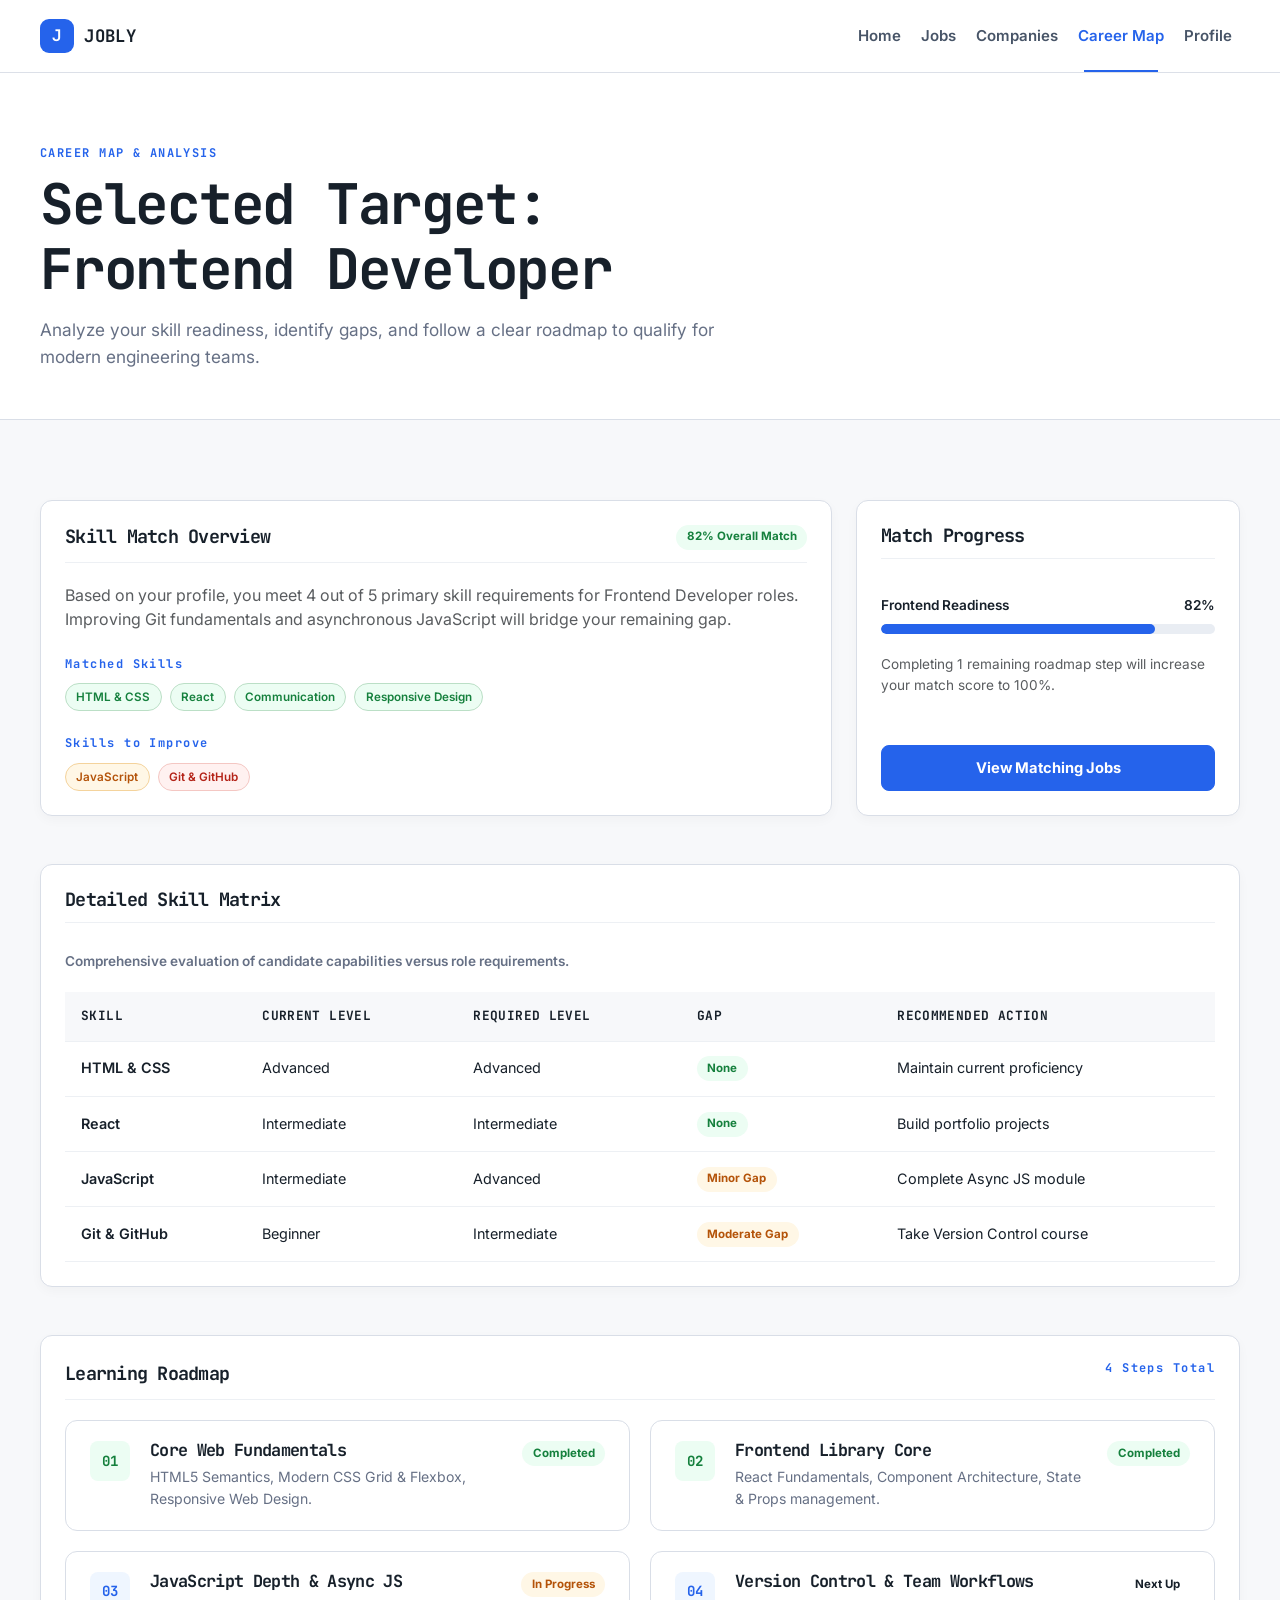
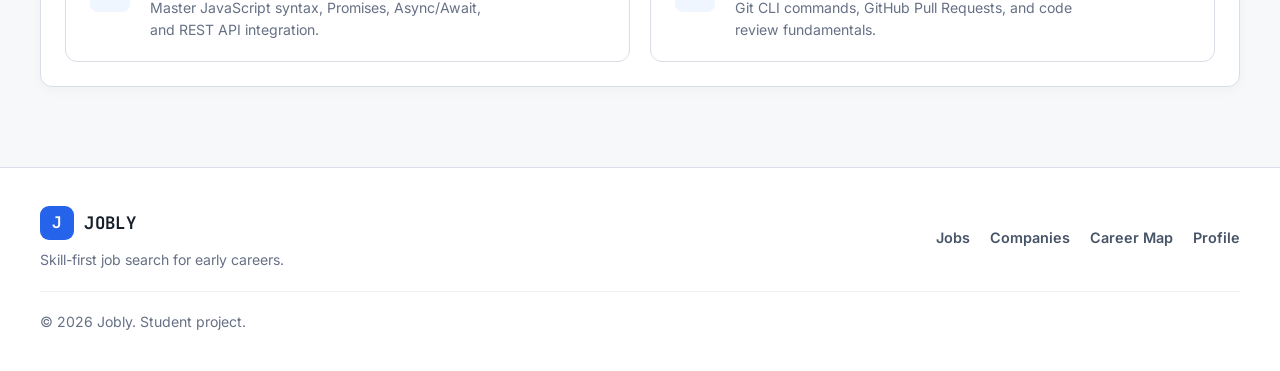
==== career-map.html @ b30e9719 "add profile and career map" ====
<!doctype html>
<html lang="en">
<head>
  <meta charset="utf-8">
  <meta name="viewport" content="width=device-width, initial-scale=1">
  <meta name="description" content="Track your skill development roadmap and career progression on Jobly.">
  <title>Career Map | Jobly</title>
  <link rel="icon" type="image/svg+xml" href="assets/images/favicon.svg">
  <link rel="preconnect" href="https://fonts.googleapis.com">
  <link rel="preconnect" href="https://fonts.gstatic.com" crossorigin>
  <link href="https://fonts.googleapis.com/css2?family=Inter:wght@400;500;600;700&family=JetBrains+Mono:wght@600;700&display=swap" rel="stylesheet">
  <link href="https://cdn.jsdelivr.net/npm/bootstrap@5.3.3/dist/css/bootstrap.min.css" rel="stylesheet">
  <link rel="stylesheet" href="assets/css/base.css">
  <link rel="stylesheet" href="assets/css/home-companies.css">
  <link rel="stylesheet" href="assets/css/profile-career.css">
</head>
<body>
  <a class="skip-link" href="#main-content">Skip to main content</a>

  <header class="site-header">
    <nav class="navbar navbar-expand-lg" aria-label="Primary navigation">
      <div class="container site-container">
        <a class="navbar-brand brand-mark" href="index.html" aria-label="Jobly home"><span class="brand-symbol" aria-hidden="true">J</span><span>JOBLY</span></a>
        <button class="navbar-toggler" type="button" data-bs-toggle="collapse" data-bs-target="#primaryNav" aria-controls="primaryNav" aria-expanded="false" aria-label="Toggle navigation"><span class="navbar-toggler-icon"></span></button>
        <div class="collapse navbar-collapse" id="primaryNav">
          <ul class="navbar-nav ms-auto align-items-lg-center gap-lg-1">
            <li class="nav-item"><a class="nav-link" href="index.html">Home</a></li>
            <li class="nav-item"><a class="nav-link" href="jobs.html">Jobs</a></li>
            <li class="nav-item"><a class="nav-link" href="companies.html">Companies</a></li>
            <li class="nav-item"><a class="nav-link active" aria-current="page" href="career-map.html">Career Map</a></li>
            <li class="nav-item"><a class="nav-link" href="profile.html">Profile</a></li>
          </ul>
        </div>
      </div>
    </nav>
  </header>

  <main id="main-content">
    <section class="page-hero" aria-labelledby="career-map-title">
      <div class="container site-container">
        <div class="page-hero-content">
          <p class="eyebrow">CAREER MAP &amp; ANALYSIS</p>
          <h1 id="career-map-title">Selected Target: Frontend Developer</h1>
          <p>Analyze your skill readiness, identify gaps, and follow a clear roadmap to qualify for modern engineering teams.</p>
        </div>
      </div>
    </section>

    <section class="section-block" aria-labelledby="analysis-title">
      <div class="container site-container">
        <div class="row g-4 mb-5">
          <div class="col-lg-8">
            <div class="content-card">
              <div class="card-title-group">
                <h2 id="analysis-title">Skill Match Overview</h2>
                <span class="match-badge match-high">82% Overall Match</span>
              </div>
              <p class="text-muted mb-4">
                Based on your profile, you meet 4 out of 5 primary skill requirements for Frontend Developer roles. Improving Git fundamentals and asynchronous JavaScript will bridge your remaining gap.
              </p>

              <div class="mb-4">
                <p class="section-label">Matched Skills</p>
                <div class="skill-tag-group">
                  <span class="skill-chip skill-matched">HTML &amp; CSS</span>
                  <span class="skill-chip skill-matched">React</span>
                  <span class="skill-chip skill-matched">Communication</span>
                  <span class="skill-chip skill-matched">Responsive Design</span>
                </div>
              </div>

              <div>
                <p class="section-label">Skills to Improve</p>
                <div class="skill-tag-group">
                  <span class="skill-chip skill-gap">JavaScript</span>
                  <span class="skill-chip skill-missing">Git &amp; GitHub</span>
                </div>
              </div>
            </div>
          </div>

          <div class="col-lg-4">
            <div class="content-card">
              <div class="card-title-group">
                <h2>Match Progress</h2>
              </div>
              <div class="progress-bar-wrap">
                <div class="progress-header">
                  <span>Frontend Readiness</span>
                  <span>82%</span>
                </div>
                <div class="progress-track">
                  <div class="progress-fill" style="width: 82%;"></div>
                </div>
              </div>
              <p class="text-muted" style="font-size: 0.85rem;">Completing 1 remaining roadmap step will increase your match score to 100%.</p>
              <a class="btn btn-primary w-100 mt-auto" href="jobs.html">View Matching Jobs</a>
            </div>
          </div>
        </div>

        <div class="content-card mb-5">
          <div class="card-title-group">
            <h2>Detailed Skill Matrix</h2>
          </div>
          <div class="table-responsive-wrapper">
            <table class="skill-matrix-table">
              <caption>Comprehensive evaluation of candidate capabilities versus role requirements.</caption>
              <thead>
                <tr>
                  <th scope="col">Skill</th>
                  <th scope="col">Current Level</th>
                  <th scope="col">Required Level</th>
                  <th scope="col">Gap</th>
                  <th scope="col">Recommended Action</th>
                </tr>
              </thead>
              <tbody>
                <tr>
                  <th scope="row">HTML &amp; CSS</th>
                  <td>Advanced</td>
                  <td>Advanced</td>
                  <td><span class="match-badge match-high">None</span></td>
                  <td>Maintain current proficiency</td>
                </tr>
                <tr>
                  <th scope="row">React</th>
                  <td>Intermediate</td>
                  <td>Intermediate</td>
                  <td><span class="match-badge match-high">None</span></td>
                  <td>Build portfolio projects</td>
                </tr>
                <tr>
                  <th scope="row">JavaScript</th>
                  <td>Intermediate</td>
                  <td>Advanced</td>
                  <td><span class="match-badge match-medium">Minor Gap</span></td>
                  <td>Complete Async JS module</td>
                </tr>
                <tr>
                  <th scope="row">Git &amp; GitHub</th>
                  <td>Beginner</td>
                  <td>Intermediate</td>
                  <td><span class="match-badge match-medium">Moderate Gap</span></td>
                  <td>Take Version Control course</td>
                </tr>
              </tbody>
            </table>
          </div>
        </div>

        <div class="content-card">
          <div class="card-title-group">
            <h2>Learning Roadmap</h2>
            <span class="section-label">4 Steps Total</span>
          </div>

          <div class="roadmap-grid">
            <article class="roadmap-card completed">
              <span class="roadmap-step-badge">01</span>
              <div class="roadmap-content">
                <h3>Core Web Fundamentals</h3>
                <p>HTML5 Semantics, Modern CSS Grid &amp; Flexbox, Responsive Web Design.</p>
              </div>
              <span class="match-badge match-high">Completed</span>
            </article>

            <article class="roadmap-card completed">
              <span class="roadmap-step-badge">02</span>
              <div class="roadmap-content">
                <h3>Frontend Library Core</h3>
                <p>React Fundamentals, Component Architecture, State &amp; Props management.</p>
              </div>
              <span class="match-badge match-high">Completed</span>
            </article>

            <article class="roadmap-card">
              <span class="roadmap-step-badge">03</span>
              <div class="roadmap-content">
                <h3>JavaScript Depth &amp; Async JS</h3>
                <p>Master JavaScript syntax, Promises, Async/Await, and REST API integration.</p>
              </div>
              <span class="match-badge match-medium">In Progress</span>
            </article>

            <article class="roadmap-card">
              <span class="roadmap-step-badge">04</span>
              <div class="roadmap-content">
                <h3>Version Control &amp; Team Workflows</h3>
                <p>Git CLI commands, GitHub Pull Requests, and code review fundamentals.</p>
              </div>
              <span class="match-badge">Next Up</span>
            </article>
          </div>
        </div>
      </div>
    </section>
  </main>

  <footer class="site-footer">
    <div class="container site-container footer-grid">
      <div><a class="brand-mark footer-brand" href="index.html" aria-label="Jobly home"><span class="brand-symbol" aria-hidden="true">J</span><span>JOBLY</span></a><p>Skill-first job search for early careers.</p></div>
      <nav class="footer-nav" aria-label="Footer navigation"><a href="jobs.html">Jobs</a><a href="companies.html">Companies</a><a href="career-map.html">Career Map</a><a href="profile.html">Profile</a></nav>
      <p class="copyright">&copy; 2026 Jobly. Student project.</p>
    </div>
  </footer>

  <script src="https://cdn.jsdelivr.net/npm/bootstrap@5.3.3/dist/js/bootstrap.bundle.min.js"></script>
  <script src="assets/js/main.js"></script>
</body>
</html>
---- assets/css/base.css ----
:root {
  --color-primary: #2563eb;
  --color-primary-hover: #1d4ed8;
  --color-primary-soft: #eff6ff;
  --color-text: #17202a;
  --color-muted: #667085;
  --color-background: #f7f8fa;
  --color-surface: #ffffff;
  --color-border: #d9dee7;
  --color-border-strong: #bac3d1;
  --color-success: #15803d;
  --color-success-soft: #ecfdf3;
  --color-warning: #b45309;
  --color-warning-soft: #fff7e6;
  --color-danger: #b42318;
  --color-danger-soft: #fff1f0;
  --font-body: "Inter", Arial, sans-serif;
  --font-display: "JetBrains Mono", "Courier New", monospace;
  --radius-sm: 8px;
  --radius-md: 12px;
  --radius-lg: 18px;
  --shadow-card: 0 14px 34px rgba(23, 32, 42, 0.08);
  --container-width: 1200px;
}

*,
*::before,
*::after {
  box-sizing: border-box;
}

html {
  scroll-behavior: smooth;
}

body {
  margin: 0;
  overflow-x: hidden;
  background: var(--color-background);
  color: var(--color-text);
  font-family: var(--font-body);
  font-size: 1rem;
  line-height: 1.55;
  -webkit-font-smoothing: antialiased;
}

body,
button,
input,
select,
textarea {
  font-family: var(--font-body);
}

img,
svg {
  display: block;
  max-width: 100%;
}

a {
  color: inherit;
  text-decoration: none;
}

a:hover {
  color: var(--color-primary);
}

p {
  margin-top: 0;
}

h1,
h2,
h3,
h4 {
  margin-top: 0;
  color: var(--color-text);
  font-family: var(--font-display);
  font-weight: 700;
  letter-spacing: -0.04em;
  line-height: 1.15;
}

h1 {
  font-size: clamp(2.25rem, 5vw, 3.5rem);
}

h2 {
  font-size: clamp(1.75rem, 3vw, 2.25rem);
}

h3 {
  font-size: 1.18rem;
}

button,
a,
input {
  -webkit-tap-highlight-color: transparent;
}

:focus-visible {
  outline: 3px solid rgba(37, 99, 235, 0.32);
  outline-offset: 3px;
}

.site-container {
  width: min(100% - 2rem, var(--container-width));
  max-width: var(--container-width);
  padding-right: 0;
  padding-left: 0;
}

.skip-link {
  position: fixed;
  top: 0.75rem;
  left: 0.75rem;
  z-index: 1100;
  padding: 0.65rem 0.9rem;
  transform: translateY(-160%);
  border-radius: var(--radius-sm);
  background: var(--color-text);
  color: #fff;
  font-weight: 700;
}

.skip-link:focus {
  transform: translateY(0);
  color: #fff;
}

.site-header {
  position: sticky;
  top: 0;
  z-index: 1000;
  border-bottom: 1px solid rgba(217, 222, 231, 0.92);
  background: rgba(255, 255, 255, 0.94);
  backdrop-filter: blur(14px);
}

.navbar {
  min-height: 72px;
  padding: 0;
}

.brand-mark {
  display: inline-flex;
  gap: 0.65rem;
  align-items: center;
  color: var(--color-text);
  font-family: var(--font-display);
  font-size: 1.08rem;
  font-weight: 700;
  letter-spacing: 0.02em;
}

.brand-symbol {
  display: inline-grid;
  width: 34px;
  height: 34px;
  place-items: center;
  border-radius: 9px;
  background: var(--color-primary);
  color: #fff;
  font-size: 1rem;
}

.navbar-brand:hover,
.footer-brand:hover {
  color: var(--color-text);
}

.navbar-toggler {
  border: 1px solid var(--color-border);
  border-radius: var(--radius-sm);
  padding: 0.45rem 0.6rem;
}

.navbar-toggler:focus {
  box-shadow: 0 0 0 3px rgba(37, 99, 235, 0.2);
}

.navbar .nav-link {
  position: relative;
  padding: 1.45rem 0.85rem;
  color: #475467;
  font-size: 0.94rem;
  font-weight: 600;
}

.navbar .nav-link::after {
  position: absolute;
  right: 0.85rem;
  bottom: -1px;
  left: 0.85rem;
  height: 2px;
  transform: scaleX(0);
  transform-origin: center;
  background: var(--color-primary);
  content: "";
  transition: transform 180ms ease;
}

.navbar .nav-link:hover,
.navbar .nav-link.active {
  color: var(--color-primary);
}

.navbar .nav-link:hover::after,
.navbar .nav-link.active::after {
  transform: scaleX(1);
}

.section-block {
  padding: 5rem 0;
}

.section-heading {
  display: flex;
  gap: 2rem;
  align-items: flex-end;
  justify-content: space-between;
  margin-bottom: 2rem;
}

.section-heading h2,
.directory-toolbar h2 {
  margin-bottom: 0;
}

.section-intro {
  max-width: 34rem;
  margin-bottom: 0.25rem;
  color: var(--color-muted);
}

.eyebrow,
.section-label {
  margin-bottom: 0.65rem;
  color: var(--color-primary);
  font-family: var(--font-display);
  font-size: 0.75rem;
  font-weight: 700;
  letter-spacing: 0.12em;
  line-height: 1.4;
}

.btn {
  display: inline-flex;
  min-height: 44px;
  align-items: center;
  justify-content: center;
  border-radius: var(--radius-sm);
  padding: 0.67rem 1.15rem;
  font-size: 0.92rem;
  font-weight: 700;
  transition: transform 160ms ease, background-color 160ms ease, border-color 160ms ease, box-shadow 160ms ease;
}

.btn:hover {
  transform: translateY(-1px);
}

.btn-primary {
  border-color: var(--color-primary);
  background: var(--color-primary);
  color: #fff;
}

.btn-primary:hover,
.btn-primary:focus {
  border-color: var(--color-primary-hover);
  background: var(--color-primary-hover);
  color: #fff;
}

.btn-secondary {
  border-color: var(--color-border-strong);
  background: var(--color-surface);
  color: var(--color-text);
}

.btn-secondary:hover,
.btn-secondary:focus {
  border-color: var(--color-primary);
  background: var(--color-primary-soft);
  color: var(--color-primary);
}

.text-link,
.card-action,
.company-card-footer a {
  display: inline-flex;
  align-items: center;
  gap: 0.4rem;
  color: var(--color-primary);
  font-weight: 700;
  text-decoration: underline;
  text-decoration-color: rgba(37, 99, 235, 0.35);
  text-underline-offset: 0.25rem;
}

.text-link:hover,
.card-action:hover,
.company-card-footer a:hover {
  color: var(--color-primary-hover);
  text-decoration-color: currentColor;
}

.input-with-icon {
  position: relative;
}

.input-with-icon svg {
  position: absolute;
  top: 50%;
  left: 0.9rem;
  width: 20px;
  height: 20px;
  transform: translateY(-50%);
  fill: none;
  stroke: #667085;
  stroke-linecap: round;
  stroke-linejoin: round;
  stroke-width: 1.8;
  pointer-events: none;
}

.input-with-icon input {
  width: 100%;
  min-height: 48px;
  border: 1px solid var(--color-border-strong);
  border-radius: var(--radius-sm);
  background: var(--color-surface);
  color: var(--color-text);
  padding: 0.75rem 0.9rem 0.75rem 2.75rem;
  outline: none;
  transition: border-color 160ms ease, box-shadow 160ms ease;
}

.input-with-icon input::placeholder {
  color: #98a2b3;
}

.input-with-icon input:focus {
  border-color: var(--color-primary);
  box-shadow: 0 0 0 3px rgba(37, 99, 235, 0.14);
}

.match-badge,
.verified-badge {
  display: inline-flex;
  align-items: center;
  gap: 0.35rem;
  border-radius: 999px;
  padding: 0.35rem 0.65rem;
  font-size: 0.72rem;
  font-weight: 700;
  line-height: 1.2;
  white-space: nowrap;
}

.match-high,
.verified-badge {
  background: var(--color-success-soft);
  color: var(--color-success);
}

.match-medium {
  background: var(--color-warning-soft);
  color: var(--color-warning);
}

.company-logo {
  display: inline-grid;
  flex: 0 0 auto;
  width: 46px;
  height: 46px;
  place-items: center;
  border-radius: 12px;
  font-family: var(--font-display);
  font-size: 0.8rem;
  font-weight: 700;
}

.logo-acme { background: #eaf1ff; color: #1d4ed8; }
.logo-dataco { background: #effaf6; color: #047857; }
.logo-studio { background: #f5f0ff; color: #7c3aed; }

.site-footer {
  border-top: 1px solid var(--color-border);
  background: var(--color-surface);
  padding: 2.4rem 0;
}

.footer-grid {
  display: grid;
  grid-template-columns: 1fr auto;
  gap: 1.25rem 2rem;
  align-items: center;
}

.footer-brand {
  margin-bottom: 0.55rem;
}

.site-footer p {
  margin-bottom: 0;
  color: var(--color-muted);
  font-size: 0.88rem;
}

.footer-nav {
  display: flex;
  flex-wrap: wrap;
  gap: 1.25rem;
}

.footer-nav a {
  color: #475467;
  font-size: 0.9rem;
  font-weight: 600;
}

.copyright {
  grid-column: 1 / -1;
  border-top: 1px solid #edf0f4;
  padding-top: 1.2rem;
}

@media (max-width: 991.98px) {
  .section-block {
    padding: 3.5rem 0;
  }

  .navbar {
    min-height: 66px;
  }

  .navbar-collapse {
    border-top: 1px solid var(--color-border);
    margin-top: 0.75rem;
    padding: 0.55rem 0 0.85rem;
  }

  .navbar .nav-link {
    padding: 0.75rem 0.25rem;
  }

  .navbar .nav-link::after {
    right: auto;
    bottom: 0.35rem;
    left: 0.25rem;
    width: 28px;
  }
}

@media (max-width: 575.98px) {
  .site-container {
    width: min(100% - 1.25rem, var(--container-width));
  }

  .section-block {
    padding: 2.5rem 0;
  }

  .section-heading {
    display: block;
    margin-bottom: 1.5rem;
  }

  .footer-grid {
    grid-template-columns: 1fr;
  }

  .footer-nav {
    display: grid;
    grid-template-columns: repeat(2, minmax(0, 1fr));
  }

  .copyright {
    grid-column: auto;
  }
}

@media (prefers-reduced-motion: reduce) {
  *,
  *::before,
  *::after {
    scroll-behavior: auto !important;
    transition-duration: 0.01ms !important;
  }
}
---- assets/css/home-companies.css ----
.hero-section {
  position: relative;
  overflow: hidden;
  border-bottom: 1px solid var(--color-border);
  background:
    linear-gradient(rgba(37, 99, 235, 0.045) 1px, transparent 1px),
    linear-gradient(90deg, rgba(37, 99, 235, 0.045) 1px, transparent 1px),
    var(--color-surface);
  background-size: 32px 32px;
  padding: 6.5rem 0;
}

.hero-section::before {
  position: absolute;
  top: -180px;
  right: -100px;
  width: 520px;
  height: 520px;
  border-radius: 50%;
  background: radial-gradient(circle, rgba(37, 99, 235, 0.12), transparent 66%);
  content: "";
  pointer-events: none;
}

.hero-section h1 {
  max-width: 780px;
  margin-bottom: 1.25rem;
  font-size: clamp(2.5rem, 5.8vw, 4.5rem);
}

.hero-copy {
  max-width: 650px;
  margin-bottom: 2rem;
  color: var(--color-muted);
  font-size: 1.12rem;
}

.search-panel {
  display: grid;
  grid-template-columns: minmax(0, 1.2fr) minmax(0, 0.9fr) auto;
  gap: 0.75rem;
  max-width: 820px;
  border: 1px solid var(--color-border);
  border-radius: var(--radius-md);
  background: var(--color-surface);
  box-shadow: var(--shadow-card);
  padding: 0.9rem;
}

.search-field label {
  display: block;
  margin: 0 0 0.4rem 0.15rem;
  color: #475467;
  font-size: 0.76rem;
  font-weight: 700;
}

.search-button {
  align-self: end;
  min-height: 48px;
}

.hero-stats {
  display: flex;
  gap: 2rem;
  margin-top: 1.75rem;
}

.hero-stats div {
  display: grid;
  gap: 0.1rem;
}

.hero-stats strong {
  font-family: var(--font-display);
  font-size: 1rem;
}

.hero-stats span {
  color: var(--color-muted);
  font-size: 0.78rem;
}

.match-preview {
  position: relative;
  z-index: 1;
  border: 1px solid var(--color-border);
  border-radius: var(--radius-lg);
  background: var(--color-surface);
  box-shadow: 0 24px 70px rgba(23, 32, 42, 0.15);
  padding: 1.5rem;
}

.match-preview::before {
  position: absolute;
  top: -10px;
  right: 24px;
  width: 88px;
  height: 20px;
  border: 1px solid var(--color-border);
  border-radius: 5px;
  background: rgba(255, 255, 255, 0.72);
  content: "";
}

.preview-topline {
  display: grid;
  grid-template-columns: auto 1fr auto;
  gap: 0.85rem;
  align-items: center;
}

.preview-topline h2 {
  margin-bottom: 0;
  font-size: 1.05rem;
  letter-spacing: -0.025em;
}

.preview-company {
  margin-bottom: 0.15rem;
  color: var(--color-muted);
  font-size: 0.75rem;
}

.match-progress {
  height: 8px;
  overflow: hidden;
  border-radius: 999px;
  background: #e9edf3;
  margin: 1.4rem 0 1.5rem;
}

.match-progress span {
  display: block;
  height: 100%;
  border-radius: inherit;
  background: var(--color-success);
}

.skill-list,
.card-skills {
  display: flex;
  flex-wrap: wrap;
  gap: 0.45rem;
}

.skill-chip,
.card-skills span {
  display: inline-flex;
  min-height: 28px;
  align-items: center;
  border: 1px solid var(--color-border);
  border-radius: 999px;
  padding: 0.25rem 0.65rem;
  font-size: 0.73rem;
  font-weight: 600;
}

.skill-matched {
  border-color: #bbdfc6;
  background: var(--color-success-soft);
  color: var(--color-success);
}

.skill-gap {
  border-color: #f4d39c;
  background: var(--color-warning-soft);
  color: var(--color-warning);
}

.skill-missing {
  border-color: #f4c7c3;
  background: var(--color-danger-soft);
  color: var(--color-danger);
}

.preview-insight {
  display: grid;
  grid-template-columns: auto 1fr;
  gap: 0.75rem;
  align-items: start;
  border-top: 1px solid #edf0f4;
  border-bottom: 1px solid #edf0f4;
  margin: 1.35rem 0 1rem;
  padding: 1rem 0;
}

.insight-icon,
.process-number {
  color: var(--color-primary);
  font-family: var(--font-display);
  font-size: 0.78rem;
  font-weight: 700;
}

.preview-insight p {
  margin-bottom: 0;
  color: var(--color-muted);
  font-size: 0.8rem;
}

.preview-insight strong {
  color: var(--color-text);
}

.job-card,
.company-card {
  display: flex;
  flex-direction: column;
  border: 1px solid var(--color-border);
  border-radius: var(--radius-md);
  background: var(--color-surface);
  padding: 1.4rem;
  transition: transform 180ms ease, border-color 180ms ease, box-shadow 180ms ease;
}

.job-card:hover,
.company-card:hover {
  transform: translateY(-3px);
  border-color: #b6c8ed;
  box-shadow: var(--shadow-card);
}

.job-card-top,
.company-card-head {
  display: flex;
  align-items: flex-start;
  justify-content: space-between;
  margin-bottom: 1.35rem;
}

.company-name,
.company-industry {
  margin-bottom: 0.25rem;
  color: var(--color-muted);
  font-size: 0.78rem;
  font-weight: 600;
}

.job-card h3,
.company-card h3 {
  margin-bottom: 0.65rem;
}

.job-card h3 a:hover {
  color: var(--color-primary);
}

.job-meta {
  display: flex;
  flex-wrap: wrap;
  gap: 0.55rem;
  margin-bottom: 1rem;
  color: var(--color-muted);
  font-size: 0.8rem;
}

.job-meta span + span::before {
  margin-right: 0.55rem;
  color: #c1c7d0;
  content: "•";
}

.card-skills {
  margin-bottom: 1.5rem;
}

.card-skills span {
  background: #f8fafc;
  color: #475467;
}

.card-action {
  margin-top: auto;
  align-self: flex-start;
}

.mobile-section-action {
  width: 100%;
  margin-top: 1.25rem;
}

.how-section {
  border-top: 1px solid var(--color-border);
  border-bottom: 1px solid var(--color-border);
  background: #111827;
}

.how-section h2,
.how-section h3 {
  color: #fff;
}

.how-section .eyebrow {
  color: #8db1ff;
}

.how-section .section-intro,
.process-card p {
  color: #aeb8c8;
}

.process-grid {
  display: grid;
  grid-template-columns: repeat(3, minmax(0, 1fr));
  gap: 1px;
  overflow: hidden;
  border: 1px solid #334155;
  border-radius: var(--radius-md);
  background: #334155;
}

.process-card {
  min-height: 210px;
  background: #172033;
  padding: 1.6rem;
}

.process-card .process-number {
  display: block;
  margin-bottom: 3rem;
  color: #8db1ff;
}

.process-card h3 {
  margin-bottom: 0.65rem;
}

.process-card p {
  max-width: 18rem;
  margin-bottom: 0;
  font-size: 0.9rem;
}

.companies-preview {
  background: var(--color-surface);
}

.companies-banner {
  display: grid;
  grid-template-columns: minmax(0, 0.9fr) minmax(0, 1.1fr);
  gap: 3rem;
  align-items: center;
  border: 1px solid var(--color-border);
  border-radius: var(--radius-lg);
  background: var(--color-background);
  padding: 2.5rem;
}

.companies-copy h2 {
  margin-bottom: 0.9rem;
}

.companies-copy > p:not(.eyebrow) {
  max-width: 34rem;
  margin-bottom: 1.4rem;
  color: var(--color-muted);
}

.company-logo-cloud {
  display: grid;
  grid-template-columns: repeat(2, minmax(0, 1fr));
  gap: 0.75rem;
}

.company-logo-cloud div {
  display: flex;
  gap: 0.8rem;
  align-items: center;
  border: 1px solid var(--color-border);
  border-radius: var(--radius-sm);
  background: var(--color-surface);
  padding: 0.9rem;
  font-size: 0.84rem;
  font-weight: 700;
}

.company-logo-cloud img {
  width: 38px;
  height: 38px;
}

.page-hero {
  border-bottom: 1px solid var(--color-border);
  background: var(--color-surface);
  padding: 4.5rem 0 3rem;
}

.page-hero-content {
  max-width: 780px;
}

.page-hero h1 {
  margin-bottom: 1rem;
}

.page-hero-content > p:last-child {
  max-width: 680px;
  margin-bottom: 0;
  color: var(--color-muted);
  font-size: 1.08rem;
}

.directory-search {
  display: grid;
  grid-template-columns: 1fr auto;
  gap: 0.75rem;
  max-width: 920px;
  margin-top: 2rem;
}

.directory-search .input-with-icon input,
.directory-search .btn {
  min-height: 50px;
}

.directory-toolbar {
  display: flex;
  align-items: flex-end;
  justify-content: space-between;
  margin-bottom: 2rem;
}

.results-count {
  margin-bottom: 0.25rem;
  color: var(--color-muted);
  font-size: 0.85rem;
}

.results-count strong {
  color: var(--color-text);
}

.company-card-head img {
  width: 54px;
  height: 54px;
}

.company-card > div:nth-child(2) > p:last-child {
  margin-bottom: 1.5rem;
  color: var(--color-muted);
  font-size: 0.88rem;
}

.company-card-footer {
  display: flex;
  align-items: center;
  justify-content: space-between;
  border-top: 1px solid #edf0f4;
  margin-top: auto;
  padding-top: 1rem;
  color: var(--color-muted);
  font-size: 0.8rem;
}

.company-card-footer strong {
  color: var(--color-text);
}

.empty-state {
  border: 1px dashed var(--color-border-strong);
  border-radius: var(--radius-md);
  background: var(--color-surface);
  padding: 3rem 1.5rem;
  text-align: center;
}

.empty-state > span {
  display: block;
  margin-bottom: 0.75rem;
  color: var(--color-primary);
  font-family: var(--font-display);
  font-size: 0.8rem;
  font-weight: 700;
}

.empty-state h3 {
  margin-bottom: 0.45rem;
}

.empty-state p {
  margin-bottom: 1.25rem;
  color: var(--color-muted);
}

.employer-note {
  border-top: 1px solid var(--color-border);
  background: var(--color-surface);
}

.employer-note-inner {
  display: grid;
  grid-template-columns: minmax(0, 1fr) minmax(0, 1.15fr) auto;
  gap: 2rem;
  align-items: center;
}

.employer-note-inner h2,
.employer-note-inner p {
  margin-bottom: 0;
}

.employer-note-inner > p {
  color: var(--color-muted);
}

@media (max-width: 991.98px) {
  .hero-section {
    padding: 4.5rem 0;
  }

  .match-preview {
    max-width: 650px;
  }

  .companies-banner,
  .employer-note-inner {
    grid-template-columns: 1fr;
    gap: 1.5rem;
  }

  .page-hero {
    padding: 3.5rem 0 2.5rem;
  }
}

@media (max-width: 767.98px) {
  .search-panel {
    grid-template-columns: 1fr 1fr;
  }

  .search-button {
    grid-column: 1 / -1;
  }

  .process-grid {
    grid-template-columns: 1fr;
  }

  .process-card {
    min-height: 0;
  }

  .process-card .process-number {
    margin-bottom: 1.8rem;
  }

  .directory-toolbar {
    display: block;
  }

  .results-count {
    margin-top: 0.8rem;
  }
}

@media (max-width: 575.98px) {
  .hero-section {
    padding: 3rem 0;
    background-size: 24px 24px;
  }

  .hero-section h1 {
    font-size: 2.45rem;
  }

  .hero-copy {
    font-size: 1rem;
  }

  .search-panel,
  .directory-search {
    grid-template-columns: 1fr;
    padding: 0.75rem;
  }

  .search-button {
    grid-column: auto;
  }

  .hero-stats {
    display: grid;
    grid-template-columns: repeat(3, 1fr);
    gap: 0.75rem;
  }

  .hero-stats strong {
    font-size: 0.86rem;
  }

  .hero-stats span {
    font-size: 0.68rem;
  }

  .match-preview {
    padding: 1.1rem;
  }

  .preview-topline {
    grid-template-columns: auto 1fr;
  }

  .preview-topline .match-badge {
    grid-column: 1 / -1;
    justify-self: start;
  }

  .companies-banner {
    padding: 1.35rem;
  }

  .company-logo-cloud {
    grid-template-columns: 1fr;
  }

  .page-hero {
    padding: 2.75rem 0 2rem;
  }

  .company-card-footer {
    align-items: flex-start;
  }
}
---- assets/css/profile-career.css ----
.page-hero-profile {
  border-bottom: 1px solid var(--color-border);
  background: var(--color-surface);
  padding: 3.5rem 0 2.5rem;
}

.profile-header-card {
  display: flex;
  flex-wrap: wrap;
  align-items: center;
  justify-content: space-between;
  gap: 1.5rem;
  border: 1px solid var(--color-border);
  border-radius: var(--radius-lg);
  background: var(--color-background);
  padding: 1.75rem;
}

.profile-avatar-wrap {
  display: flex;
  align-items: center;
  gap: 1.25rem;
}

.profile-avatar {
  display: inline-grid;
  width: 72px;
  height: 72px;
  place-items: center;
  border-radius: 50%;
  background: var(--color-primary);
  color: #ffffff;
  font-family: var(--font-display);
  font-size: 1.5rem;
  font-weight: 700;
}

.profile-info h1 {
  margin-bottom: 0.25rem;
  font-size: 1.75rem;
}

.profile-info p {
  margin-bottom: 0;
  color: var(--color-muted);
  font-size: 0.92rem;
}

.profile-actions {
  display: flex;
  gap: 0.75rem;
}

.content-card {
  display: flex;
  flex-direction: column;
  height: 100%;
  border: 1px solid var(--color-border);
  border-radius: var(--radius-md);
  background: var(--color-surface);
  padding: 1.5rem;
  box-shadow: 0 4px 12px rgba(23, 32, 42, 0.03);
}

.card-title-group {
  display: flex;
  align-items: center;
  justify-content: space-between;
  margin-bottom: 1.25rem;
  border-bottom: 1px solid #edf0f4;
  padding-bottom: 0.75rem;
}

.card-title-group h2,
.card-title-group h3 {
  margin-bottom: 0;
  font-size: 1.15rem;
}

.info-list {
  display: grid;
  gap: 0.85rem;
  margin: 0;
  padding: 0;
  list-style: none;
}

.info-item {
  display: flex;
  justify-content: space-between;
  align-items: center;
  font-size: 0.9rem;
}

.info-label {
  color: var(--color-muted);
}

.info-value {
  font-weight: 600;
  color: var(--color-text);
}

.skill-tag-group {
  display: flex;
  flex-wrap: wrap;
  gap: 0.5rem;
}

.progress-bar-wrap {
  margin: 1rem 0 1.25rem;
}

.progress-header {
  display: flex;
  justify-content: space-between;
  margin-bottom: 0.5rem;
  font-size: 0.85rem;
  font-weight: 600;
}

.progress-track {
  height: 10px;
  overflow: hidden;
  border-radius: 999px;
  background: #e9edf3;
}

.progress-fill {
  height: 100%;
  border-radius: inherit;
  background: var(--color-primary);
}

.roadmap-grid {
  display: grid;
  grid-template-columns: repeat(2, minmax(0, 1fr));
  gap: 1.25rem;
}

.roadmap-card {
  display: grid;
  grid-template-columns: auto 1fr auto;
  gap: 1.25rem;
  align-items: start;
  border: 1px solid var(--color-border);
  border-radius: var(--radius-md);
  background: var(--color-surface);
  padding: 1.25rem 1.5rem;
  transition: border-color 180ms ease, box-shadow 180ms ease;
}

.roadmap-step-badge {
  display: inline-grid;
  width: 40px;
  height: 40px;
  place-items: center;
  border-radius: var(--radius-sm);
  background: var(--color-primary-soft);
  color: var(--color-primary);
  font-family: var(--font-display);
  font-weight: 700;
  font-size: 0.88rem;
}

.roadmap-card.completed .roadmap-step-badge {
  background: var(--color-success-soft);
  color: var(--color-success);
}

.roadmap-content h3 {
  margin-bottom: 0.35rem;
  font-size: 1.05rem;
}

.roadmap-content p {
  margin-bottom: 0;
  color: var(--color-muted);
  font-size: 0.88rem;
}

.table-responsive-wrapper {
  width: 100%;
  overflow-x: auto;
  -webkit-overflow-scrolling: touch;
}

.skill-matrix-table {
  width: 100%;
  min-width: 640px;
  border-collapse: collapse;
  text-align: left;
  font-size: 0.9rem;
}

.skill-matrix-table caption {
  caption-side: top;
  margin-bottom: 0.75rem;
  color: var(--color-muted);
  font-size: 0.85rem;
  font-weight: 600;
  text-align: left;
}

.skill-matrix-table th,
.skill-matrix-table td {
  padding: 0.9rem 1rem;
  border-bottom: 1px solid #edf0f4;
  vertical-align: middle;
}

.skill-matrix-table thead th {
  background: var(--color-background);
  color: var(--color-text);
  font-family: var(--font-display);
  font-size: 0.8rem;
  font-weight: 700;
  letter-spacing: 0.03em;
  text-transform: uppercase;
}

.skill-matrix-table tbody th {
  font-weight: 600;
  color: var(--color-text);
}

.about-text {
  color: var(--color-muted);
  font-size: 0.95rem;
  line-height: 1.65;
  margin-bottom: 0;
}

@media (max-width: 991.98px) {
  .roadmap-grid {
    grid-template-columns: 1fr;
  }
}

@media (max-width: 767.98px) {
  .profile-header-card {
    flex-direction: column;
    align-items: flex-start;
  }

  .roadmap-card {
    grid-template-columns: 1fr;
    gap: 0.85rem;
  }

  .roadmap-step-badge {
    width: 36px;
    height: 36px;
  }
}
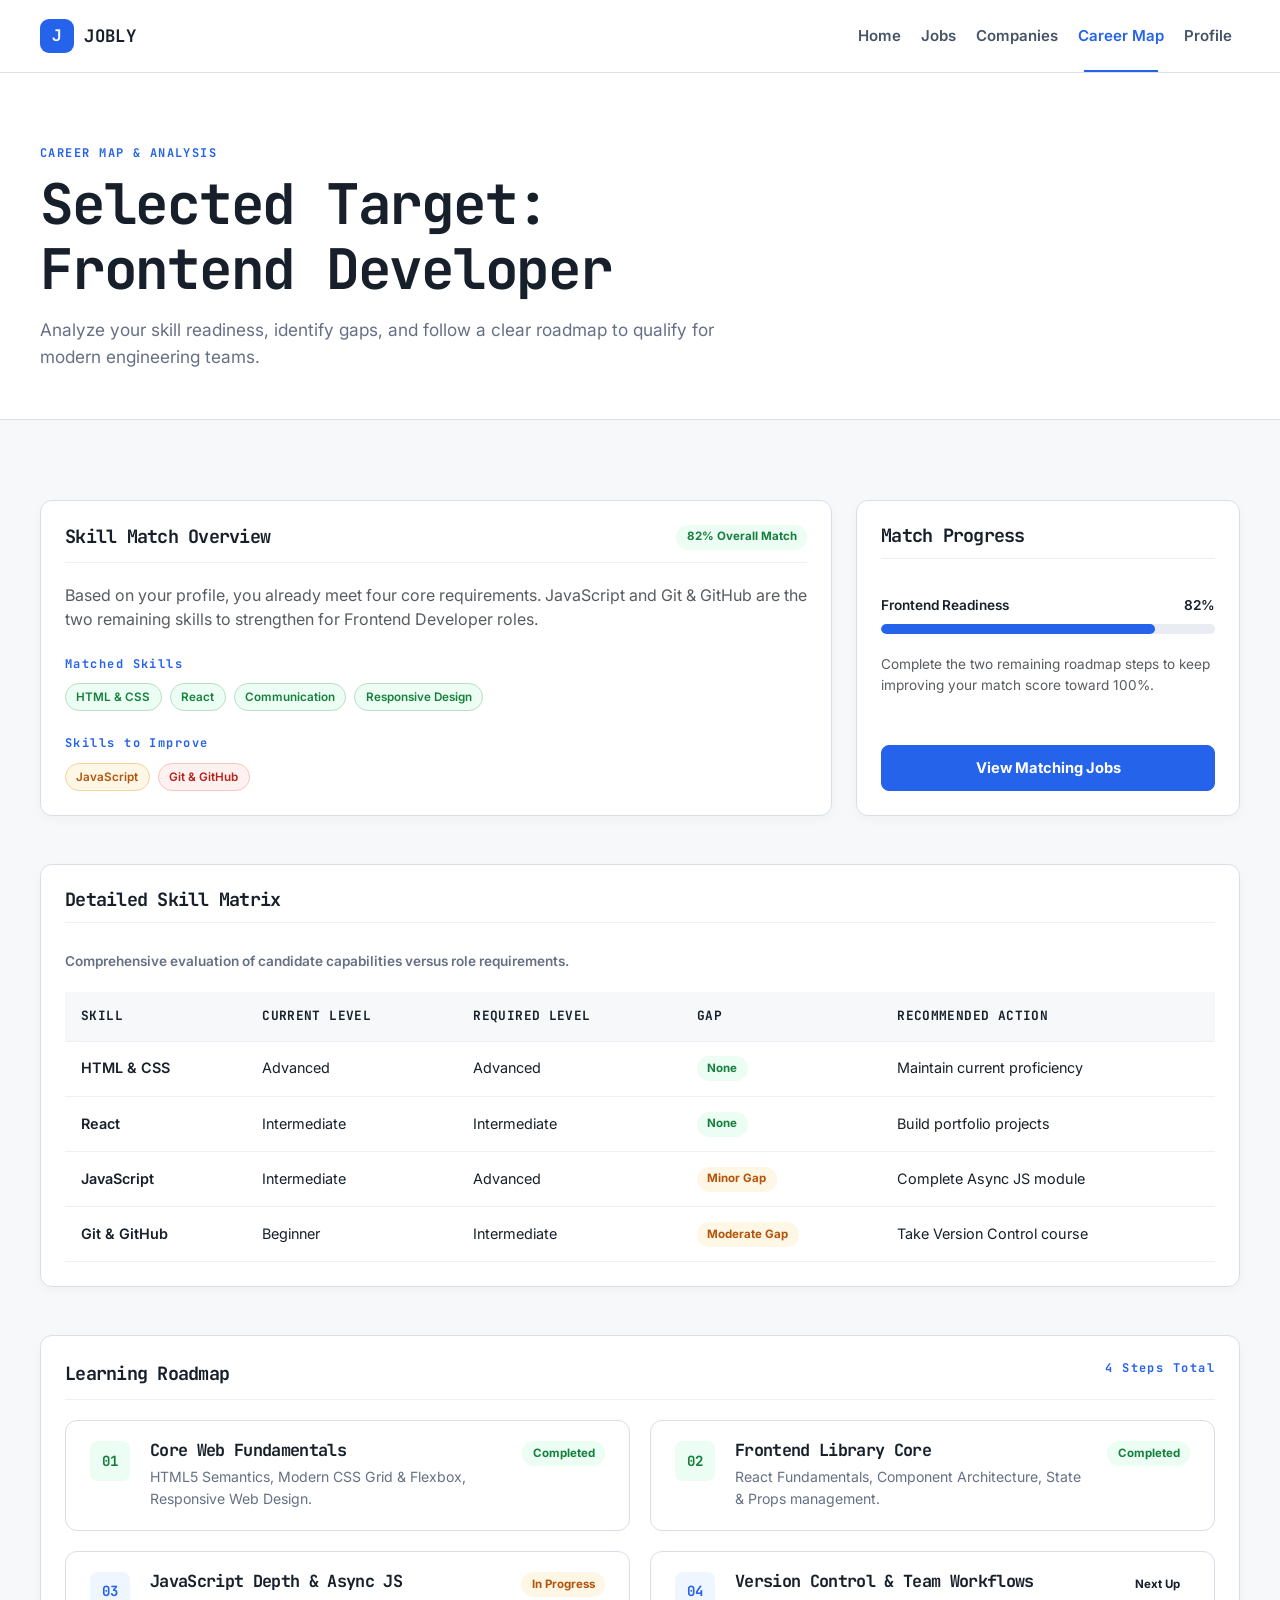
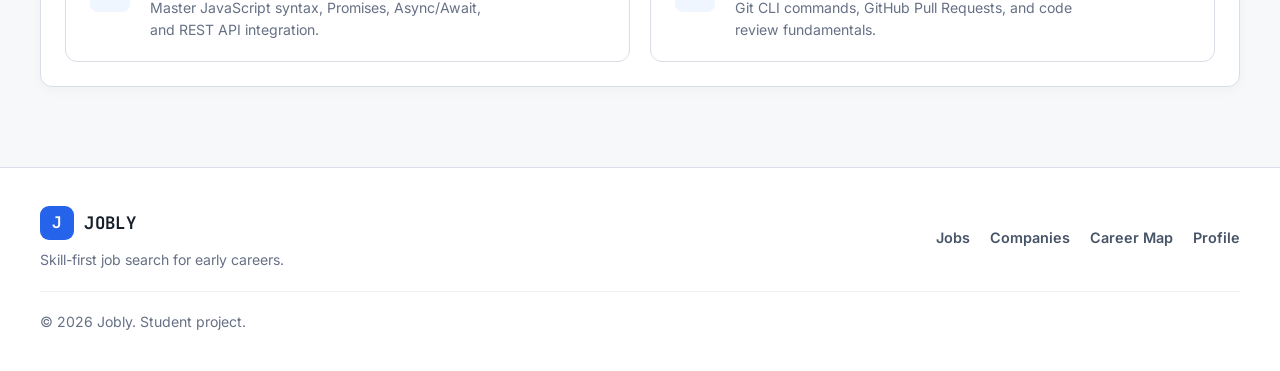
==== commit df22f3c7: "Polish Jobly and deploy with GitHub Pages" ====
--- a/career-map.html
+++ b/career-map.html
@@ -8,7 +8,7 @@
   <link rel="icon" type="image/svg+xml" href="assets/images/favicon.svg">
   <link rel="preconnect" href="https://fonts.googleapis.com">
   <link rel="preconnect" href="https://fonts.gstatic.com" crossorigin>
-  <link href="https://fonts.googleapis.com/css2?family=Inter:wght@400;500;600;700&family=JetBrains+Mono:wght@600;700&display=swap" rel="stylesheet">
+  <link href="https://fonts.googleapis.com/css2?family=Inter:wght@400;500;600;700&amp;family=JetBrains+Mono:wght@600;700&amp;display=swap" rel="stylesheet">
   <link href="https://cdn.jsdelivr.net/npm/bootstrap@5.3.3/dist/css/bootstrap.min.css" rel="stylesheet">
   <link rel="stylesheet" href="assets/css/base.css">
   <link rel="stylesheet" href="assets/css/home-companies.css">
@@ -21,7 +21,17 @@
     <nav class="navbar navbar-expand-lg" aria-label="Primary navigation">
       <div class="container site-container">
         <a class="navbar-brand brand-mark" href="index.html" aria-label="Jobly home"><span class="brand-symbol" aria-hidden="true">J</span><span>JOBLY</span></a>
-        <button class="navbar-toggler" type="button" data-bs-toggle="collapse" data-bs-target="#primaryNav" aria-controls="primaryNav" aria-expanded="false" aria-label="Toggle navigation"><span class="navbar-toggler-icon"></span></button>
+        <button
+          class="navbar-toggler"
+          type="button"
+          data-bs-toggle="collapse"
+          data-bs-target="#primaryNav"
+          aria-controls="primaryNav"
+          aria-expanded="false"
+          aria-label="Toggle navigation"
+        >
+          <span class="navbar-toggler-icon"></span>
+        </button>
         <div class="collapse navbar-collapse" id="primaryNav">
           <ul class="navbar-nav ms-auto align-items-lg-center gap-lg-1">
             <li class="nav-item"><a class="nav-link" href="index.html">Home</a></li>
@@ -56,7 +66,8 @@
                 <span class="match-badge match-high">82% Overall Match</span>
               </div>
               <p class="text-muted mb-4">
-                Based on your profile, you meet 4 out of 5 primary skill requirements for Frontend Developer roles. Improving Git fundamentals and asynchronous JavaScript will bridge your remaining gap.
+                Based on your profile, you already meet four core requirements. JavaScript and Git &amp; GitHub are the
+                two remaining skills to strengthen for Frontend Developer roles.
               </p>
 
               <div class="mb-4">
@@ -93,7 +104,7 @@
                   <div class="progress-fill" style="width: 82%;"></div>
                 </div>
               </div>
-              <p class="text-muted" style="font-size: 0.85rem;">Completing 1 remaining roadmap step will increase your match score to 100%.</p>
+              <p class="text-muted" style="font-size: 0.85rem;">Complete the two remaining roadmap steps to keep improving your match score toward 100%.</p>
               <a class="btn btn-primary w-100 mt-auto" href="jobs.html">View Matching Jobs</a>
             </div>
           </div>
@@ -199,13 +210,23 @@
 
   <footer class="site-footer">
     <div class="container site-container footer-grid">
-      <div><a class="brand-mark footer-brand" href="index.html" aria-label="Jobly home"><span class="brand-symbol" aria-hidden="true">J</span><span>JOBLY</span></a><p>Skill-first job search for early careers.</p></div>
-      <nav class="footer-nav" aria-label="Footer navigation"><a href="jobs.html">Jobs</a><a href="companies.html">Companies</a><a href="career-map.html">Career Map</a><a href="profile.html">Profile</a></nav>
+      <div>
+        <a class="brand-mark footer-brand" href="index.html" aria-label="Jobly home">
+          <span class="brand-symbol" aria-hidden="true">J</span><span>JOBLY</span>
+        </a>
+        <p>Skill-first job search for early careers.</p>
+      </div>
+      <nav class="footer-nav" aria-label="Footer navigation">
+        <a href="jobs.html">Jobs</a>
+        <a href="companies.html">Companies</a>
+        <a href="career-map.html">Career Map</a>
+        <a href="profile.html">Profile</a>
+      </nav>
       <p class="copyright">&copy; 2026 Jobly. Student project.</p>
     </div>
   </footer>
 
   <script src="https://cdn.jsdelivr.net/npm/bootstrap@5.3.3/dist/js/bootstrap.bundle.min.js"></script>
-  <script src="assets/js/main.js"></script>
+  <script src="assets/js/main.js?v=20261004"></script>
 </body>
-</html>+</html>
--- a/assets/css/base.css
+++ b/assets/css/base.css
@@ -459,7 +459,7 @@
 
 @media (max-width: 575.98px) {
   .site-container {
-    width: min(100% - 1.25rem, var(--container-width));
+    width: min(100% - 1.5rem, var(--container-width));
   }
 
   .section-block {
--- a/assets/css/profile-career.css
+++ b/assets/css/profile-career.css
@@ -252,4 +252,8 @@
     width: 36px;
     height: 36px;
   }
-}+}
+
+.profile-edit-modal.show {
+  background: rgb(35 34 31 / 45%);
+}
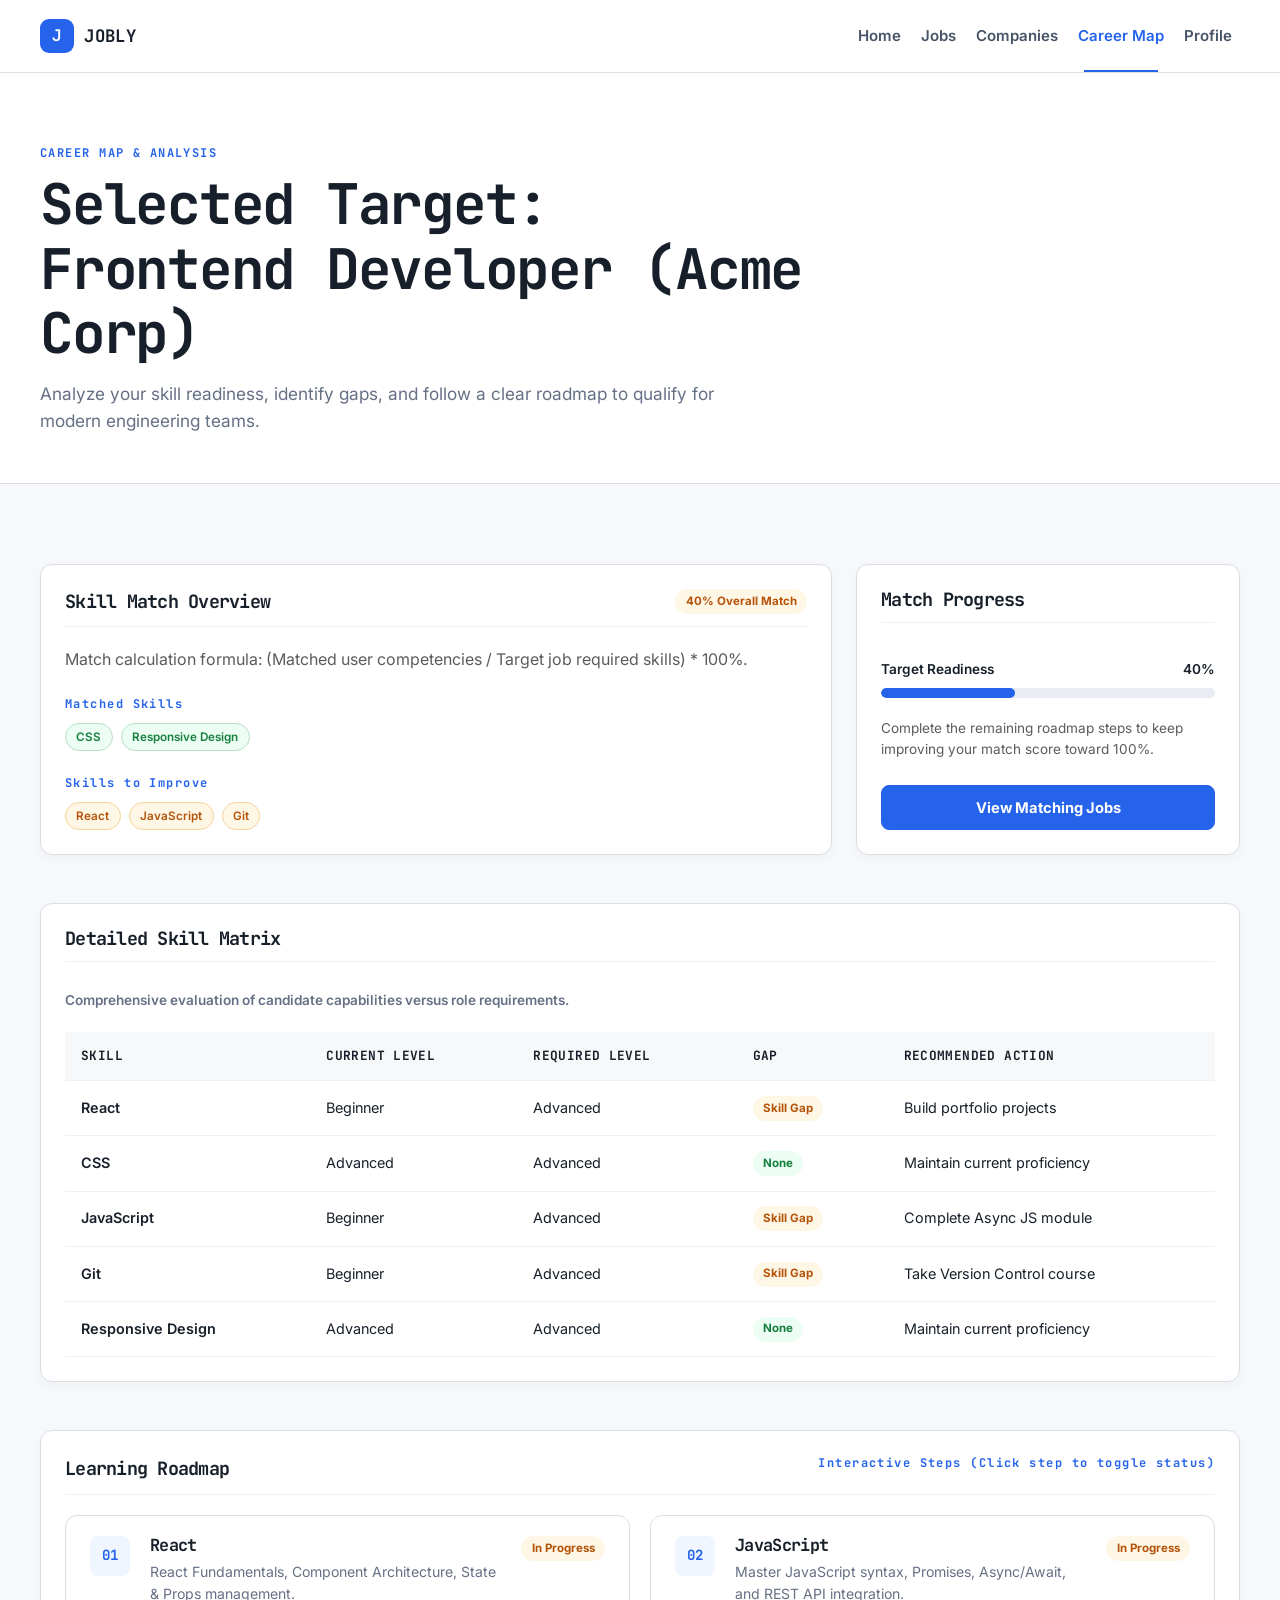
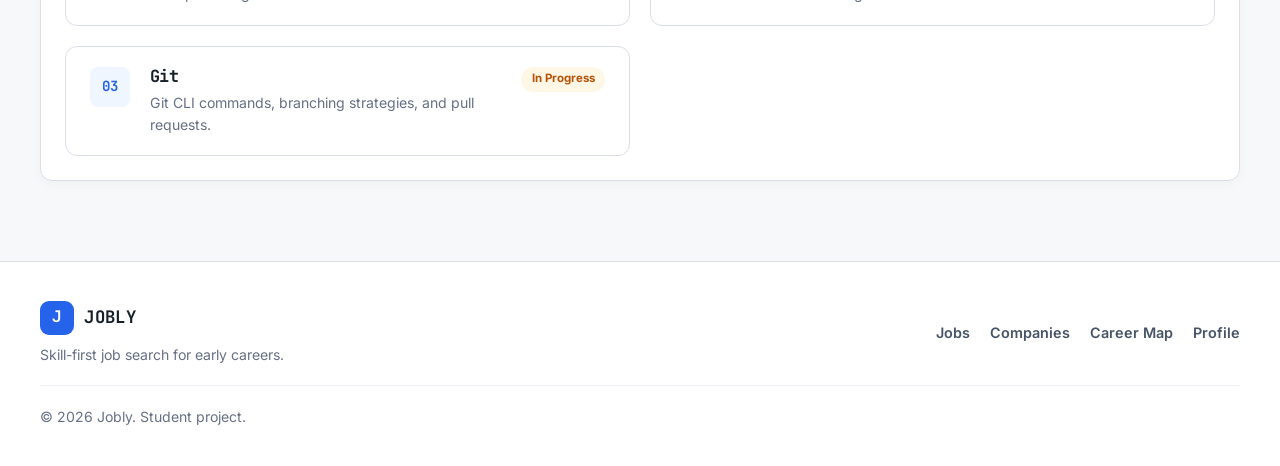
==== commit 2d1a20e1: "dynamic skill gap analysis, percentage formula calculation, and interactive roadmap sync with profil" ====
--- a/career-map.html
+++ b/career-map.html
@@ -66,26 +66,17 @@
                 <span class="match-badge match-high">82% Overall Match</span>
               </div>
               <p class="text-muted mb-4">
-                Based on your profile, you already meet four core requirements. JavaScript and Git &amp; GitHub are the
-                two remaining skills to strengthen for Frontend Developer roles.
+                Match calculation formula: (Matched user competencies / Target job required skills) * 100%.
               </p>
 
               <div class="mb-4">
                 <p class="section-label">Matched Skills</p>
-                <div class="skill-tag-group">
-                  <span class="skill-chip skill-matched">HTML &amp; CSS</span>
-                  <span class="skill-chip skill-matched">React</span>
-                  <span class="skill-chip skill-matched">Communication</span>
-                  <span class="skill-chip skill-matched">Responsive Design</span>
-                </div>
+                <div class="skill-tag-group" id="career-matched-skills"></div>
               </div>
 
               <div>
                 <p class="section-label">Skills to Improve</p>
-                <div class="skill-tag-group">
-                  <span class="skill-chip skill-gap">JavaScript</span>
-                  <span class="skill-chip skill-missing">Git &amp; GitHub</span>
-                </div>
+                <div class="skill-tag-group" id="career-improve-skills"></div>
               </div>
             </div>
           </div>
@@ -97,14 +88,14 @@
               </div>
               <div class="progress-bar-wrap">
                 <div class="progress-header">
-                  <span>Frontend Readiness</span>
+                  <span>Target Readiness</span>
                   <span>82%</span>
                 </div>
                 <div class="progress-track">
                   <div class="progress-fill" style="width: 82%;"></div>
                 </div>
               </div>
-              <p class="text-muted" style="font-size: 0.85rem;">Complete the two remaining roadmap steps to keep improving your match score toward 100%.</p>
+              <p class="text-muted" style="font-size: 0.85rem;">Complete the remaining roadmap steps to keep improving your match score toward 100%.</p>
               <a class="btn btn-primary w-100 mt-auto" href="jobs.html">View Matching Jobs</a>
             </div>
           </div>
@@ -126,36 +117,7 @@
                   <th scope="col">Recommended Action</th>
                 </tr>
               </thead>
-              <tbody>
-                <tr>
-                  <th scope="row">HTML &amp; CSS</th>
-                  <td>Advanced</td>
-                  <td>Advanced</td>
-                  <td><span class="match-badge match-high">None</span></td>
-                  <td>Maintain current proficiency</td>
-                </tr>
-                <tr>
-                  <th scope="row">React</th>
-                  <td>Intermediate</td>
-                  <td>Intermediate</td>
-                  <td><span class="match-badge match-high">None</span></td>
-                  <td>Build portfolio projects</td>
-                </tr>
-                <tr>
-                  <th scope="row">JavaScript</th>
-                  <td>Intermediate</td>
-                  <td>Advanced</td>
-                  <td><span class="match-badge match-medium">Minor Gap</span></td>
-                  <td>Complete Async JS module</td>
-                </tr>
-                <tr>
-                  <th scope="row">Git &amp; GitHub</th>
-                  <td>Beginner</td>
-                  <td>Intermediate</td>
-                  <td><span class="match-badge match-medium">Moderate Gap</span></td>
-                  <td>Take Version Control course</td>
-                </tr>
-              </tbody>
+              <tbody></tbody>
             </table>
           </div>
         </div>
@@ -163,11 +125,11 @@
         <div class="content-card">
           <div class="card-title-group">
             <h2>Learning Roadmap</h2>
-            <span class="section-label">4 Steps Total</span>
+            <span class="section-label">Interactive Steps (Click step to toggle status)</span>
           </div>
 
           <div class="roadmap-grid">
-            <article class="roadmap-card completed">
+            <article class="roadmap-card completed" style="cursor: pointer;">
               <span class="roadmap-step-badge">01</span>
               <div class="roadmap-content">
                 <h3>Core Web Fundamentals</h3>
@@ -176,7 +138,7 @@
               <span class="match-badge match-high">Completed</span>
             </article>
 
-            <article class="roadmap-card completed">
+            <article class="roadmap-card completed" style="cursor: pointer;">
               <span class="roadmap-step-badge">02</span>
               <div class="roadmap-content">
                 <h3>Frontend Library Core</h3>
@@ -185,7 +147,7 @@
               <span class="match-badge match-high">Completed</span>
             </article>
 
-            <article class="roadmap-card">
+            <article class="roadmap-card" style="cursor: pointer;">
               <span class="roadmap-step-badge">03</span>
               <div class="roadmap-content">
                 <h3>JavaScript Depth &amp; Async JS</h3>
@@ -194,7 +156,7 @@
               <span class="match-badge match-medium">In Progress</span>
             </article>
 
-            <article class="roadmap-card">
+            <article class="roadmap-card" style="cursor: pointer;">
               <span class="roadmap-step-badge">04</span>
               <div class="roadmap-content">
                 <h3>Version Control &amp; Team Workflows</h3>
@@ -227,6 +189,10 @@
   </footer>
 
   <script src="https://cdn.jsdelivr.net/npm/bootstrap@5.3.3/dist/js/bootstrap.bundle.min.js"></script>
-  <script src="assets/js/main.js?v=20261004"></script>
+  <script src="https://code.jquery.com/jquery-3.7.1.min.js"></script>
+  <script src="assets/js/companies-data.js"></script>
+  <script src="assets/js/jobs-data.js"></script>
+  <script src="assets/js/main.js"></script>
+  <script src="assets/js/career-map.js"></script>
 </body>
-</html>
+</html>
--- a/assets/css/home-companies.css
+++ b/assets/css/home-companies.css
@@ -621,3 +621,27 @@
     align-items: flex-start;
   }
 }
+.company-controls {
+  grid-column: 1 / -1;
+  display: flex;
+  align-items: center;
+  flex-wrap: wrap;
+  gap: 0.75rem;
+}
+
+.company-controls .form-select {
+  width: auto;
+  max-width: 100%;
+}
+
+.company-details-toggle {
+  align-self: flex-start;
+  margin-bottom: 1rem;
+}
+
+.company-details {
+  margin-bottom: 1rem;
+  padding: 1rem;
+  border-radius: var(--radius-sm);
+  background: var(--color-primary-soft);
+}
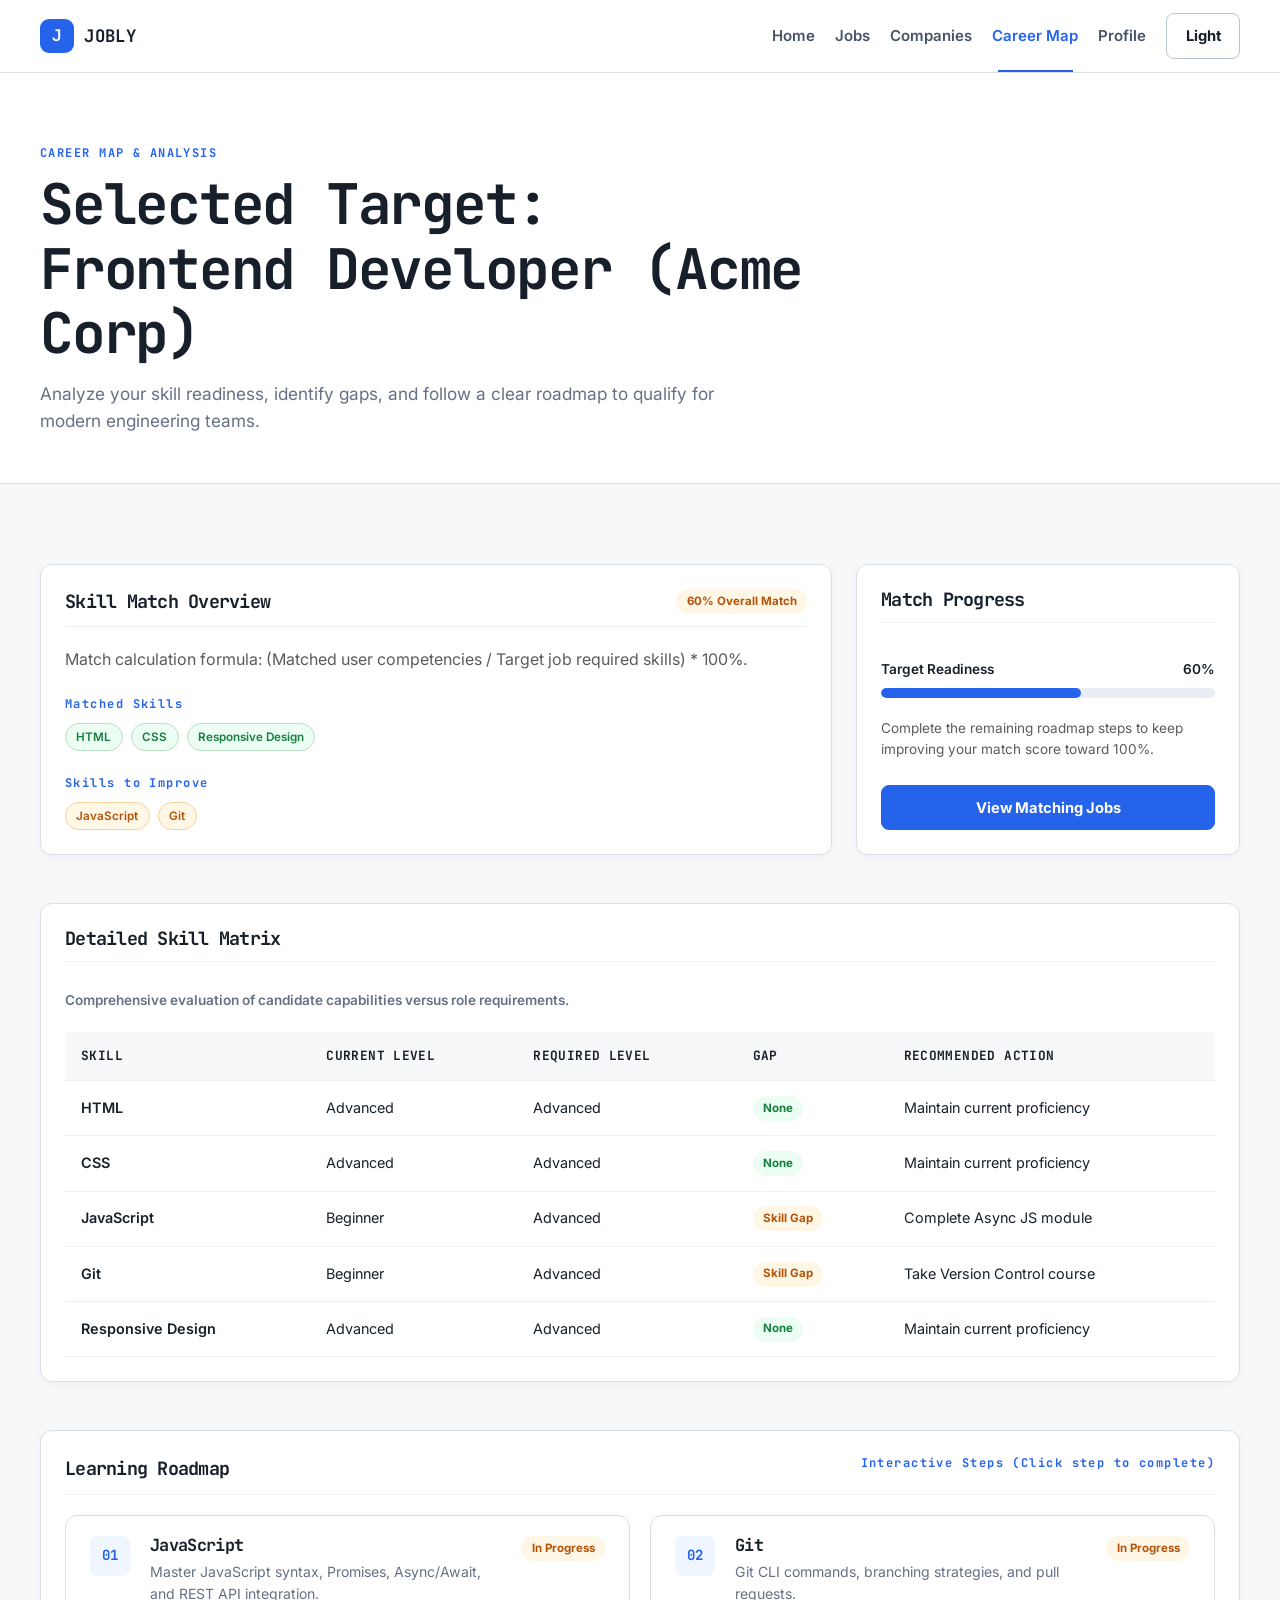
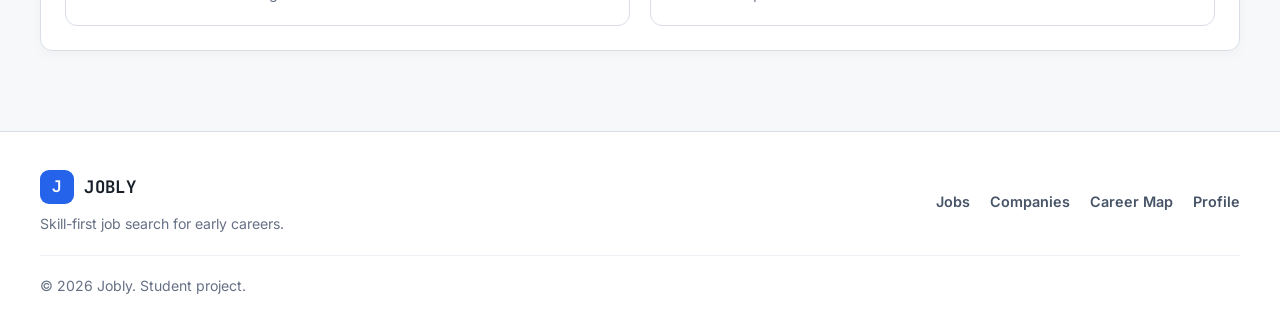
==== commit a89d246c: "theme changer button" ====
--- a/career-map.html
+++ b/career-map.html
@@ -125,45 +125,11 @@
         <div class="content-card">
           <div class="card-title-group">
             <h2>Learning Roadmap</h2>
-            <span class="section-label">Interactive Steps (Click step to toggle status)</span>
+            <span class="section-label">Interactive Steps (Click step to complete)</span>
           </div>
 
           <div class="roadmap-grid">
-            <article class="roadmap-card completed" style="cursor: pointer;">
-              <span class="roadmap-step-badge">01</span>
-              <div class="roadmap-content">
-                <h3>Core Web Fundamentals</h3>
-                <p>HTML5 Semantics, Modern CSS Grid &amp; Flexbox, Responsive Web Design.</p>
-              </div>
-              <span class="match-badge match-high">Completed</span>
-            </article>
 
-            <article class="roadmap-card completed" style="cursor: pointer;">
-              <span class="roadmap-step-badge">02</span>
-              <div class="roadmap-content">
-                <h3>Frontend Library Core</h3>
-                <p>React Fundamentals, Component Architecture, State &amp; Props management.</p>
-              </div>
-              <span class="match-badge match-high">Completed</span>
-            </article>
-
-            <article class="roadmap-card" style="cursor: pointer;">
-              <span class="roadmap-step-badge">03</span>
-              <div class="roadmap-content">
-                <h3>JavaScript Depth &amp; Async JS</h3>
-                <p>Master JavaScript syntax, Promises, Async/Await, and REST API integration.</p>
-              </div>
-              <span class="match-badge match-medium">In Progress</span>
-            </article>
-
-            <article class="roadmap-card" style="cursor: pointer;">
-              <span class="roadmap-step-badge">04</span>
-              <div class="roadmap-content">
-                <h3>Version Control &amp; Team Workflows</h3>
-                <p>Git CLI commands, GitHub Pull Requests, and code review fundamentals.</p>
-              </div>
-              <span class="match-badge">Next Up</span>
-            </article>
           </div>
         </div>
       </div>
@@ -190,6 +156,7 @@
 
   <script src="https://cdn.jsdelivr.net/npm/bootstrap@5.3.3/dist/js/bootstrap.bundle.min.js"></script>
   <script src="https://code.jquery.com/jquery-3.7.1.min.js"></script>
+  <script src="assets/js/theme.js"></script>
   <script src="assets/js/companies-data.js"></script>
   <script src="assets/js/jobs-data.js"></script>
   <script src="assets/js/main.js"></script>
--- a/assets/css/base.css
+++ b/assets/css/base.css
@@ -23,6 +23,25 @@
   --container-width: 1200px;
 }
 
+[data-theme="dark"] {
+  --color-primary: #3b82f6;
+  --color-primary-hover: #60a5fa;
+  --color-primary-soft: #1e293b;
+  --color-text: #f3f4f6;
+  --color-muted: #9ca3af;
+  --color-background: #121212;
+  --color-surface: #1e1e1e;
+  --color-border: #2e323b;
+  --color-border-strong: #434956;
+  --color-success: #4ade80;
+  --color-success-soft: rgba(74, 222, 128, 0.14);
+  --color-warning: #fbbf24;
+  --color-warning-soft: rgba(251, 191, 36, 0.14);
+  --color-danger: #f87171;
+  --color-danger-soft: rgba(248, 113, 113, 0.14);
+  --shadow-card: 0 14px 34px rgba(0, 0, 0, 0.45);
+}
+
 *,
 *::before,
 *::after {
@@ -140,6 +159,11 @@
   backdrop-filter: blur(14px);
 }
 
+[data-theme="dark"] .site-header {
+  border-bottom-color: var(--color-border);
+  background: rgba(24, 24, 27, 0.94);
+}
+
 .navbar {
   min-height: 72px;
   padding: 0;
@@ -178,6 +202,10 @@
   padding: 0.45rem 0.6rem;
 }
 
+[data-theme="dark"] .navbar-toggler-icon {
+  filter: invert(1);
+}
+
 .navbar-toggler:focus {
   box-shadow: 0 0 0 3px rgba(37, 99, 235, 0.2);
 }
@@ -188,6 +216,10 @@
   color: #475467;
   font-size: 0.94rem;
   font-weight: 600;
+}
+
+[data-theme="dark"] .navbar .nav-link {
+  color: var(--color-muted);
 }
 
 .navbar .nav-link::after {
@@ -211,6 +243,12 @@
 .navbar .nav-link:hover::after,
 .navbar .nav-link.active::after {
   transform: scaleX(1);
+}
+
+.theme-toggle-btn {
+  min-height: 36px;
+  padding: 0.35rem 0.75rem;
+  font-size: 0.82rem;
 }
 
 .section-block {
@@ -424,10 +462,72 @@
   font-weight: 600;
 }
 
+[data-theme="dark"] .footer-nav a {
+  color: var(--color-muted);
+}
+
 .copyright {
   grid-column: 1 / -1;
   border-top: 1px solid #edf0f4;
   padding-top: 1.2rem;
+}
+
+[data-theme="dark"] .copyright {
+  border-top-color: var(--color-border);
+}
+
+/* Dark theme overrides for hardcoded Bootstrap/page classes */
+[data-theme="dark"] .text-muted {
+  color: var(--color-muted) !important;
+}
+
+[data-theme="dark"] .form-control,
+[data-theme="dark"] .form-select,
+[data-theme="dark"] .modal-content {
+  background-color: var(--color-surface);
+  color: var(--color-text);
+  border-color: var(--color-border-strong);
+}
+
+[data-theme="dark"] .modal-header,
+[data-theme="dark"] .modal-footer,
+[data-theme="dark"] .card-title-group,
+[data-theme="dark"] .company-card-footer,
+[data-theme="dark"] .preview-insight,
+[data-theme="dark"] .skill-matrix-table th,
+[data-theme="dark"] .skill-matrix-table td {
+  border-color: var(--color-border);
+}
+
+[data-theme="dark"] .btn-close {
+  filter: invert(1);
+}
+
+[data-theme="dark"] .card-skills span {
+  background: #27272a;
+  color: #e4e4e7;
+  border-color: var(--color-border);
+}
+
+[data-theme="dark"] .skill-matched {
+  border-color: rgba(74, 222, 128, 0.35);
+}
+
+[data-theme="dark"] .skill-gap {
+  border-color: rgba(251, 191, 36, 0.35);
+}
+
+[data-theme="dark"] .progress-track,
+[data-theme="dark"] .match-progress {
+  background: #27272a;
+}
+
+[data-theme="dark"] .match-preview::before {
+  background: #27272a;
+}
+
+[data-theme="dark"] .search-field label {
+  color: var(--color-muted);
 }
 
 @media (max-width: 991.98px) {
@@ -492,4 +592,4 @@
     scroll-behavior: auto !important;
     transition-duration: 0.01ms !important;
   }
-}
+}
